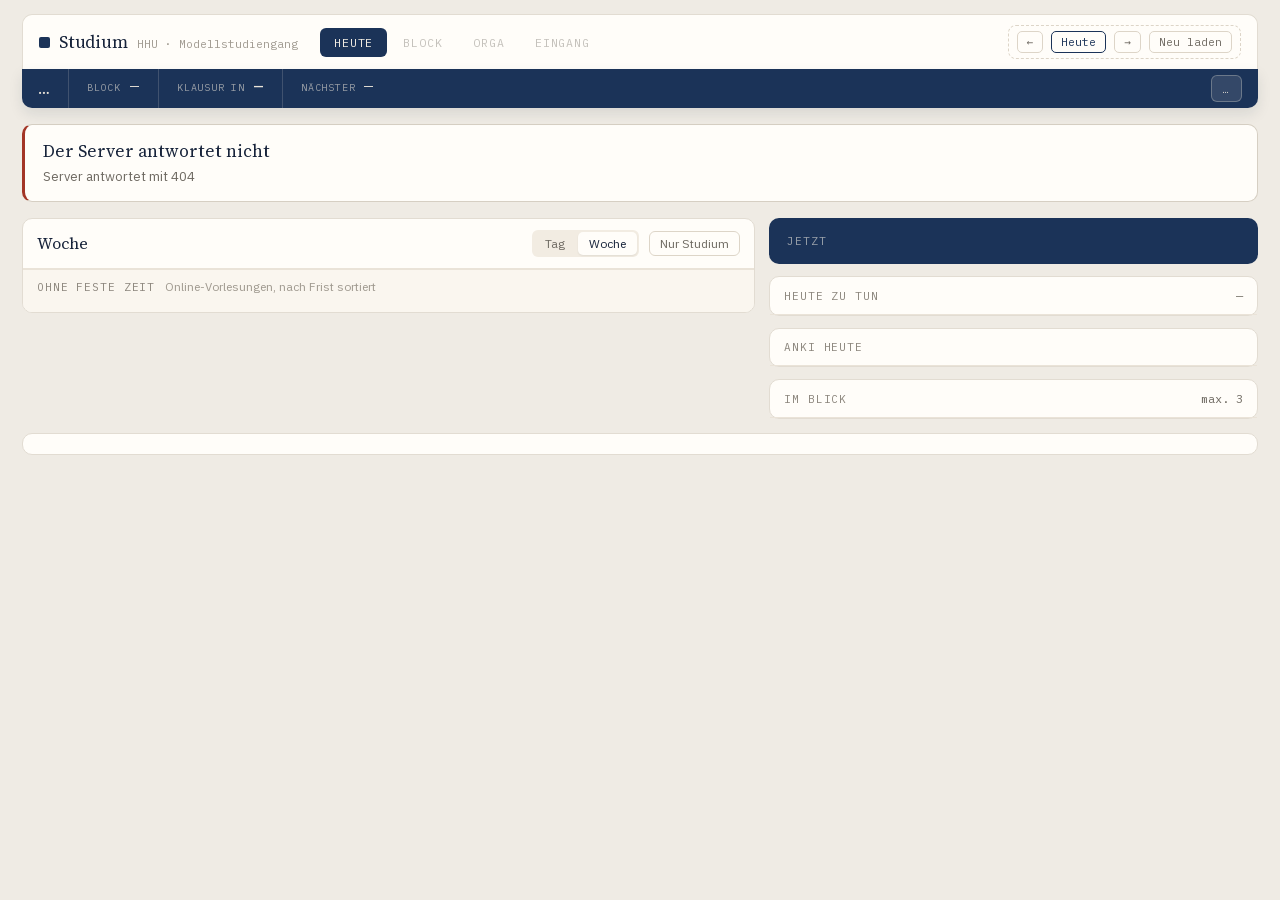
==== medizin_studium/web/index.html @ 18be45eb "Server und Startseite: Wochenkalender, Aufgaben, Anki, Im Blick Erster Zustand, in dem die App etwas" ====
<!DOCTYPE html>
<html lang="de">
<head>
<meta charset="utf-8">
<meta name="viewport" content="width=device-width, initial-scale=1">
<title>Medizin-Studium</title>
<link rel="stylesheet" href="./stil.css">
</head>
<body>
<div class="huelle">

  <header class="kopf">
    <div class="kopf-band">
      <div class="marke">
        <span class="marke-punkt"></span>
        <span class="marke-name">Studium</span>
        <span class="marke-zusatz">HHU · Modellstudiengang</span>
      </div>
      <nav class="reiter">
        <button aria-current="page">HEUTE</button>
        <button disabled title="kommt noch">BLOCK</button>
        <button disabled title="kommt noch">ORGA</button>
        <button disabled title="kommt noch">EINGANG</button>
      </nav>
      <div class="dehnen"></div>
      <div class="werkzeuge">
        <button id="wocheZurueck" title="Woche zurück">←</button>
        <button id="wocheHeute" class="heute-zurueck">Heute</button>
        <button id="wocheVor" title="Woche vor">→</button>
        <button id="neuLaden" title="Vault neu einlesen">Neu laden</button>
      </div>
    </div>

    <div class="band">
      <div class="band-feld"><span class="band-wert gross" id="bandDatum">…</span></div>
      <div class="band-feld">
        <span class="band-marke">BLOCK</span>
        <span class="band-wert" id="bandBlock">—</span>
      </div>
      <div class="band-feld">
        <span class="band-marke">KLAUSUR IN</span>
        <span class="band-wert stark" id="bandKlausur">—</span>
      </div>
      <div class="band-feld">
        <span class="band-marke">NÄCHSTER</span>
        <span class="band-wert" id="bandNaechster">—</span>
      </div>
      <div class="dehnen"></div>
      <button class="abgleich" id="bandAbgleich">…</button>
    </div>
  </header>

  <div id="meldungen"></div>

  <div class="gitter">

    <!-- Kalender ------------------------------------------------------- -->
    <section class="karte randlos">
      <div class="karte-kopf mittig">
        <span class="karte-titel" id="kalTitel">Woche</span>
        <div class="dehnen"></div>
        <div class="schalter">
          <button data-sicht="tag">Tag</button>
          <button data-sicht="woche" aria-pressed="true">Woche</button>
        </div>
        <button class="filter" id="nurStudium" aria-pressed="false">Nur Studium</button>
      </div>

      <div id="raster"></div>

      <div class="fussbereich">
        <div class="kopfzeile">
          <span class="karte-marke">OHNE FESTE ZEIT</span>
          <span class="hinweis">Online-Vorlesungen, nach Frist sortiert</span>
        </div>
        <div id="ohneZeit" class="liste"></div>
      </div>
    </section>

    <!-- Rechte Spalte -------------------------------------------------- -->
    <div class="spalte">

      <section class="jetzt">
        <div class="marke">JETZT</div>
        <div id="jetzt"></div>
      </section>

      <section class="karte">
        <div class="karte-kopf">
          <span class="karte-marke">HEUTE ZU TUN</span>
          <div class="dehnen"></div>
          <span class="karte-notiz" id="aufgabenKopf">—</span>
        </div>
        <div id="aufgaben"></div>
      </section>

      <section class="karte">
        <div class="karte-kopf"><span class="karte-marke">ANKI HEUTE</span></div>
        <div id="anki"></div>
      </section>

      <section class="karte">
        <div class="karte-kopf">
          <span class="karte-marke">IM BLICK</span>
          <div class="dehnen"></div>
          <span class="karte-notiz">max. 3</span>
        </div>
        <div id="imBlick"></div>
      </section>
    </div>
  </div>

  <section class="kacheln">
    <div class="netz" id="faecher"></div>
  </section>
</div>

<script src="./app.js"></script>
</body>
</html>
---- medizin_studium/web/stil.css ----
@import url("./schriften.css");

/* Farben und Maße aus dem Entwurf vom 10.08.2026. Im Entwurf standen sie als
   Inline-Attribute an jedem Element; hier stehen sie einmal. */
:root {
  --papier:      #efebe4;
  --karte:       #fffdf9;
  --kachel:      #fdfaf5;
  --fuss:        #faf6ef;
  --navy:        #1b3358;
  --tinte:       #17233a;
  --braun:       #7a4a23;
  --rot:         #a33526;
  --gruen:       #3f6b47;

  --linie:       #e2dcd2;
  --linie-hell:  #eae3d8;
  --linie-zart:  #f2ece2;
  --rand:        #ddd5c8;

  --grau:        #6f6a62;
  --grau-hell:   #8b857c;
  --grau-zart:   #a09a90;

  --serif: "Source Serif 4", Georgia, serif;
  --sans:  "IBM Plex Sans", system-ui, -apple-system, sans-serif;
  --mono:  "IBM Plex Mono", ui-monospace, monospace;

  --raster-hoehe: 812px;
}

* { box-sizing: border-box; }

html { background: var(--papier); }
body {
  margin: 0;
  background: var(--papier);
  color: var(--tinte);
  font-family: var(--sans);
  font-size: 14px;
  -webkit-font-smoothing: antialiased;
}
button { font: inherit; color: inherit; cursor: pointer; }
a { color: var(--navy); text-decoration: none; }
a:hover { color: var(--braun); }

.huelle { max-width: 1520px; margin: 0 auto; padding: 0 22px 60px; }

/* ---------------------------------------------------------------- Kopf --- */
.kopf { position: sticky; top: 0; z-index: 40; background: var(--papier); padding-top: 14px; }

.kopf-band {
  display: flex; align-items: center; gap: 16px; flex-wrap: wrap;
  background: var(--karte); border: 1px solid var(--linie);
  border-radius: 10px 10px 0 0; border-bottom: none; padding: 10px 16px;
}
.marke { display: flex; align-items: baseline; gap: 9px; }
.marke-punkt { width: 11px; height: 11px; background: var(--navy); border-radius: 2px; }
.marke-name { font-family: var(--serif); font-size: 17px; letter-spacing: -.01em; }
.marke-zusatz { font-size: 11px; font-family: var(--mono); color: var(--grau-zart); }

.reiter { display: flex; gap: 2px; margin-left: 6px; }
.reiter button {
  background: none; border: 1px solid transparent; border-radius: 6px;
  padding: 6px 13px; font-size: 11.5px; font-family: var(--mono);
  letter-spacing: .08em; color: var(--grau);
}
.reiter button:hover { background: #f4efe6; }
.reiter button[aria-current="page"] { background: var(--navy); color: #f2ede3; }
.reiter button[disabled] { opacity: .4; cursor: not-allowed; }
.reiter button[disabled]:hover { background: none; }

.dehnen { flex: 1; }

.werkzeuge {
  display: flex; align-items: center; gap: 8px;
  border: 1px dashed var(--rand); border-radius: 8px; padding: 5px 8px;
}
.werkzeuge button {
  border: 1px solid var(--rand); background: var(--karte); border-radius: 5px;
  padding: 3px 9px; font-size: 11px; font-family: var(--mono); color: var(--grau);
}
.werkzeuge button:hover { background: #f7f1e7; }
.werkzeuge .heute-zurueck { color: var(--navy); border-color: var(--navy); }

/* Statusband */
.band {
  display: flex; align-items: stretch; flex-wrap: wrap;
  background: var(--navy); color: #eae4d9; border-radius: 0 0 10px 10px;
  padding: 0 16px; box-shadow: 0 6px 14px rgba(23, 35, 58, .10);
}
.band-feld {
  padding: 9px 18px; display: flex; align-items: baseline; gap: 8px;
  border-left: 1px solid rgba(234, 228, 217, .18); min-width: 0;
}
.band-feld:first-child { padding-left: 0; border-left: none; }
.band-marke { font-size: 10px; font-family: var(--mono); opacity: .6; letter-spacing: .08em; }
.band-wert { font-size: 13px; white-space: nowrap; overflow: hidden; text-overflow: ellipsis; }
.band-wert.gross { font-family: var(--serif); font-size: 15px; }
.band-wert.stark { font-weight: 600; }

.abgleich {
  align-self: center; background: rgba(234, 228, 217, .12);
  border: 1px solid rgba(234, 228, 217, .3); color: #eae4d9;
  border-radius: 6px; padding: 5px 11px; font-size: 11.5px; font-family: var(--mono);
}
.abgleich.warnung { background: rgba(163, 53, 38, .3); border-color: rgba(226, 150, 130, .55); }

/* --------------------------------------------------------------- Karten --- */
.gitter {
  display: grid; grid-template-columns: minmax(0, 1.5fr) minmax(340px, 1fr);
  gap: 14px; align-items: start; margin-top: 16px;
}
.spalte { display: flex; flex-direction: column; gap: 12px; }

.karte { background: var(--karte); border: 1px solid var(--linie); border-radius: 10px; }
.karte.randlos { overflow: hidden; }

.karte-kopf {
  display: flex; align-items: baseline; gap: 10px;
  padding: 11px 14px; border-bottom: 1px solid var(--linie-hell);
}
.karte-kopf.mittig { align-items: center; }
.karte-titel { font-family: var(--serif); font-size: 16px; }
.karte-marke { font-size: 11px; font-family: var(--mono); letter-spacing: .08em; color: var(--grau-hell); }
.karte-notiz { font-size: 12px; color: var(--grau); font-family: var(--mono); }
.karte-text { padding: 16px 14px; font-size: 13px; color: var(--grau); line-height: 1.5; }

/* Umschalter Tag/Woche */
.schalter { display: flex; gap: 2px; background: var(--linie-zart); border-radius: 6px; padding: 2px; }
.schalter button {
  background: none; border: none; border-radius: 5px;
  padding: 4px 11px; font-size: 12px; color: var(--grau);
}
.schalter button[aria-pressed="true"] { background: var(--karte); color: var(--tinte); box-shadow: 0 1px 2px rgba(0,0,0,.07); }

.filter {
  border: 1px solid var(--rand); background: var(--karte); border-radius: 6px;
  padding: 4px 10px; font-size: 12px; color: var(--grau);
}
.filter[aria-pressed="true"] { background: var(--navy); border-color: var(--navy); color: #f2ede3; }

/* ------------------------------------------------------------ Wochennetz --- */
.netz-kopf { display: grid; grid-template-columns: 54px 1fr; }
.netz-tage { display: grid; border-bottom: 1px solid var(--linie-hell); }
.tag-kopf { padding: 7px 9px; border-left: 1px solid var(--linie-hell); }
.tag-kopf:first-child { border-left: none; }
.tag-kopf.heute { background: #f4efe4; }
.tag-name { font-size: 12px; font-weight: 600; }
.tag-datum { font-size: 11px; font-family: var(--mono); color: var(--grau-hell); margin-left: 6px; }

.netz-koerper { display: grid; grid-template-columns: 54px 1fr; position: relative; }
.stundenleiste { position: relative; height: var(--raster-hoehe); border-right: 1px solid var(--linie-hell); }
.stunde {
  position: absolute; left: 0; right: 7px; text-align: right;
  font-size: 10px; font-family: var(--mono); color: var(--grau-zart);
  transform: translateY(-5px);
}
.netz-spalten { display: grid; height: var(--raster-hoehe); }
.tag-spalte {
  position: relative; border-left: 1px solid var(--linie-hell);
  background:
    repeating-linear-gradient(var(--karte) 0 calc(var(--stunde-hoehe) - 1px),
                              #f0e9dd calc(var(--stunde-hoehe) - 1px) var(--stunde-hoehe));
}
.tag-spalte:first-child { border-left: none; }
.tag-spalte.heute {
  background:
    repeating-linear-gradient(#fdf8ee 0 calc(var(--stunde-hoehe) - 1px),
                              #ece2d1 calc(var(--stunde-hoehe) - 1px) var(--stunde-hoehe));
}

.jetzt-linie { position: absolute; left: 0; right: 0; height: 1px; background: var(--rot); z-index: 3; }
.jetzt-linie::before {
  content: ""; position: absolute; left: -3px; top: -2.5px;
  width: 6px; height: 6px; border-radius: 50%; background: var(--rot);
}

.termin {
  position: absolute; left: 3px; right: 3px; overflow: hidden;
  border-radius: 5px; padding: 4px 6px; font-size: 11.5px; line-height: 1.25;
  border-left: 3px solid var(--navy); background: #e8eaf0; color: var(--tinte);
}
.termin .t-titel { font-weight: 600; overflow: hidden; text-overflow: ellipsis; white-space: nowrap; }
.termin .t-meta { font-family: var(--mono); font-size: 10px; color: var(--grau); margin-top: 2px; }
.termin.bereich-extern,
.termin.bereich-leben,
.termin.bereich-fitness,
.termin.bereich-gesundheit,
.termin.bereich-business { opacity: var(--fremd-deckkraft, .62); }
.termin.bereich-gesundheit,
.termin.bereich-fitness { border-left-color: var(--gruen); background: #e7ece7; }
.termin.bereich-business   { border-left-color: var(--braun); background: #f0e9e2; }
.termin.bereich-leben      { border-left-color: #6b6f86; background: #eceaf0; }
.termin.bereich-extern     { border-left-color: var(--grau-zart); background: #eeebe5; }
.termin.platzhalter { border-left-style: dashed; }
.termin.gestrichen .t-titel { text-decoration: line-through; opacity: .65; }
.termin.fehler { border-left-color: var(--rot); background: #f3e4e1; }

.raster-leer {
  height: 300px; display: flex; flex-direction: column; align-items: center;
  justify-content: center; gap: 10px; text-align: center;
  background: repeating-linear-gradient(var(--karte) 0 43px, #f4efe6 43px 44px);
}
.raster-leer h2 { font-family: var(--serif); font-size: 19px; font-weight: 400; margin: 0; }
.raster-leer p { font-size: 13px; color: var(--grau); max-width: 46ch; line-height: 1.5; margin: 0; }

/* Ohne feste Zeit */
.fussbereich { border-top: 1px solid var(--linie-hell); background: var(--fuss); }
.fussbereich .kopfzeile { display: flex; align-items: baseline; gap: 10px; padding: 9px 14px 4px; }
.fussbereich .hinweis { font-size: 12px; color: var(--grau-zart); }
.offen-zeile {
  display: flex; align-items: center; gap: 10px;
  padding: 7px 0; border-bottom: 1px solid #eee7dd;
}
.offen-zeile:last-child { border-bottom: none; }
.offen-zeile .titel { font-size: 13px; flex: 1; }

/* -------------------------------------------------------------- Jetzt --- */
.jetzt { background: var(--navy); color: #f0ebe1; border-radius: 10px; padding: 16px 18px; }
.jetzt .marke { font-size: 11px; font-family: var(--mono); letter-spacing: .08em; opacity: .6; }
.jetzt h2 { font-family: var(--serif); font-size: 23px; font-weight: 400; line-height: 1.2; margin: 6px 0 0; }
.jetzt .zeile { display: flex; align-items: baseline; gap: 14px; margin-top: 8px; font-size: 13px; opacity: .9; }
.jetzt .zeile .uhr { font-family: var(--mono); }
.jetzt .zaehler { display: flex; align-items: baseline; gap: 8px; margin-top: 12px; }
.jetzt .zaehler b { font-family: var(--serif); font-size: 32px; font-weight: 400; line-height: 1; }
.jetzt .zaehler span { font-size: 13px; opacity: .75; }
.jetzt .nichts { margin-top: 8px; font-size: 14px; opacity: .8; line-height: 1.5; }
.jetzt .nichts small { font-size: 12.5px; opacity: .75; }

/* ------------------------------------------------------------ Aufgaben --- */
.kaestchen {
  width: 17px; height: 17px; flex: none; margin-top: 1px;
  border: 1.5px solid var(--rand); border-radius: 4px; background: var(--karte);
  display: flex; align-items: center; justify-content: center;
  font-size: 11px; line-height: 1; color: transparent; padding: 0;
}
.kaestchen:hover { border-color: var(--navy); }
.kaestchen[aria-checked="true"] { background: var(--navy); border-color: var(--navy); color: #f2ede3; }
.kaestchen[disabled] { opacity: .5; cursor: wait; }

.aufgabe { display: flex; align-items: flex-start; gap: 10px; padding: 8px 0; border-bottom: 1px solid var(--linie-zart); }
.aufgabe:last-child { border-bottom: none; }
.aufgabe .text { flex: 1; min-width: 0; }
.aufgabe .titel { font-size: 13.5px; line-height: 1.35; }
.aufgabe .fach { font-size: 11px; font-family: var(--mono); color: var(--grau-zart); margin-top: 2px; }
.aufgabe .meta { font-size: 11px; font-family: var(--mono); white-space: nowrap; padding-top: 2px; color: var(--grau-hell); }
.aufgabe .meta.spaet { color: var(--rot); }
.aufgabe.erledigt .titel { text-decoration: line-through; color: var(--grau-zart); }

.liste { padding: 4px 14px 10px; }

/* ---------------------------------------------------------------- Anki --- */
.anki-zahl { display: flex; align-items: baseline; gap: 9px; margin-bottom: 10px; }
.anki-zahl b { font-family: var(--serif); font-size: 30px; font-weight: 400; line-height: 1; }
.anki-zahl span { font-size: 13px; color: var(--grau); }
.anki-zeile { display: flex; align-items: center; gap: 8px; font-size: 12.5px; }
.anki-zeile .n { font-family: var(--mono); font-size: 12px; color: var(--grau); margin-left: auto; }

.warnkasten { background: #f7efe0; border: 1px solid #e3d3b4; border-radius: 7px; padding: 11px 12px; margin: 14px; }
.warnkasten b { display: block; font-size: 13.5px; color: #8a5a1a; }
.warnkasten span { display: block; font-size: 12.5px; color: var(--grau); margin-top: 4px; line-height: 1.45; }

/* ------------------------------------------------------------ Im Blick --- */
.blick-zeile { display: flex; gap: 11px; padding: 9px 0; border-bottom: 1px solid var(--linie-zart); }
.blick-zeile:last-child { border-bottom: none; }
.blick-marke {
  font-size: 9.5px; font-family: var(--mono); letter-spacing: .06em;
  border-radius: 3px; padding: 2px 5px; height: fit-content; white-space: nowrap;
  background: var(--linie-zart); color: var(--grau);
}
.blick-marke.hart { background: var(--rot); color: #fff; }
.blick-zeile .text { font-size: 13px; line-height: 1.4; }
.blick-zeile .folge { font-size: 11.5px; color: var(--grau-hell); margin-top: 3px; line-height: 1.4; }

/* --------------------------------------------------------- Fachkacheln --- */
.kacheln { margin-top: 14px; background: var(--karte); border: 1px solid var(--linie); border-radius: 10px; padding: 10px 12px; }
.kacheln .netz { display: grid; grid-template-columns: repeat(auto-fill, minmax(150px, 1fr)); gap: 8px; }
.kachel {
  text-align: left; background: var(--kachel); border: 1px solid var(--linie-hell);
  border-radius: 8px; padding: 9px 10px;
}
.kachel:hover { background: #f7f1e7; border-color: #d9d0c2; }
.kachel .oben { display: flex; align-items: center; gap: 7px; }
.kachel .strich { width: 3px; height: 14px; border-radius: 2px; background: var(--navy); }
.kachel .kurz { font-size: 12px; font-family: var(--mono); font-weight: 500; letter-spacing: .04em;
  overflow: hidden; text-overflow: ellipsis; white-space: nowrap; }
.kachel .ampel { width: 7px; height: 7px; border-radius: 50%; margin-left: auto; background: var(--grau-zart); }
.kachel .ampel.gruen { background: var(--gruen); }
.kachel .ampel.gelb { background: #b8862a; }
.kachel .ampel.rot { background: var(--rot); }
.kachel .stufen { display: flex; gap: 2px; margin-top: 8px; }
.kachel .stufe { flex: 1; height: 4px; border-radius: 2px; background: var(--linie-zart); }
.kachel .stufe.voll { background: var(--navy); }
.kachel .stufe.teil { background: #93a3bd; }
.kachel .takt { font-size: 11px; font-family: var(--mono); color: var(--grau-hell); margin-top: 7px; }
.kachel.platzhalter { border-style: dashed; }

/* -------------------------------------------------------------- Sonstiges --- */
.meldung {
  background: var(--karte); border: 1px solid #d6cfc3; border-left: 3px solid var(--braun);
  border-radius: 10px; padding: 14px 18px; margin-top: 16px;
}
.meldung b { font-family: var(--serif); font-size: 17px; font-weight: 400; }
.meldung p { font-size: 13px; color: var(--grau); margin: 4px 0 0; max-width: 80ch; line-height: 1.5; }
.meldung.fehler { border-left-color: var(--rot); }

.leise { color: var(--grau-hell); }
.mono { font-family: var(--mono); }

@media (max-width: 1100px) {
  .gitter { grid-template-columns: 1fr; }
}
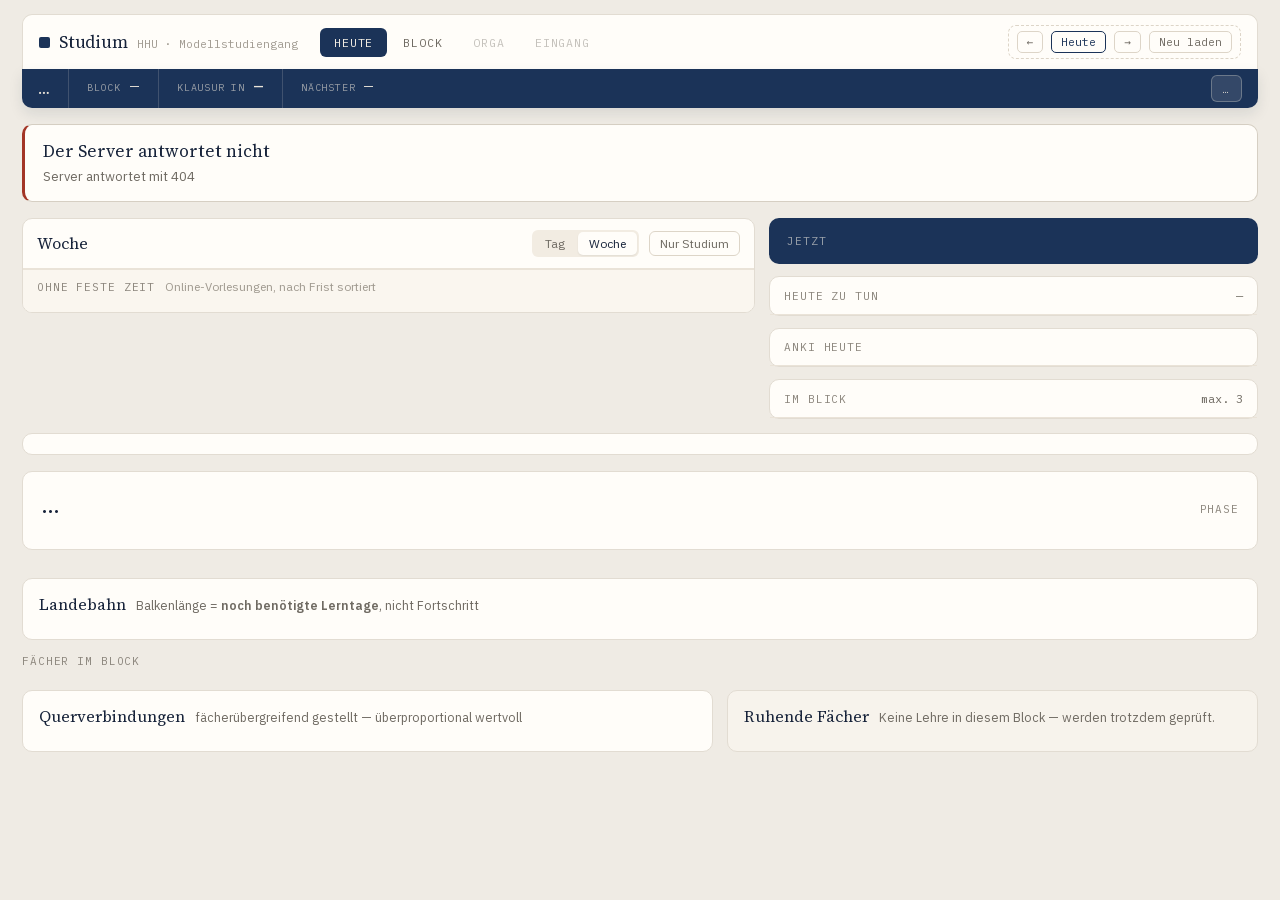
==== commit dd7de3f1: "Seite Block: Phasen, Klausur-Countdown, Landebahn, Fachkarten Zweite von vier Seiten. Neue Endpunkt " ====
--- a/medizin_studium/web/index.html
+++ b/medizin_studium/web/index.html
@@ -17,8 +17,8 @@
         <span class="marke-zusatz">HHU · Modellstudiengang</span>
       </div>
       <nav class="reiter">
-        <button aria-current="page">HEUTE</button>
-        <button disabled title="kommt noch">BLOCK</button>
+        <button data-seite="heute" aria-current="page">HEUTE</button>
+        <button data-seite="block">BLOCK</button>
         <button disabled title="kommt noch">ORGA</button>
         <button disabled title="kommt noch">EINGANG</button>
       </nav>
@@ -52,6 +52,7 @@
 
   <div id="meldungen"></div>
 
+  <div id="seiteHeute">
   <div class="gitter">
 
     <!-- Kalender ------------------------------------------------------- -->
@@ -113,6 +114,51 @@
   <section class="kacheln">
     <div class="netz" id="faecher"></div>
   </section>
+  </div><!-- /seiteHeute -->
+
+  <div id="seiteBlock" hidden>
+    <section class="karte blockkopf">
+      <div class="zeile">
+        <span class="name" id="blockName">…</span>
+        <span class="karte-notiz" id="blockWoche"></span>
+        <div class="dehnen"></div>
+        <span class="karte-marke">PHASE</span>
+      </div>
+      <div class="phasen" id="blockPhasen"></div>
+    </section>
+
+    <div class="klausuren" id="klausuren"></div>
+
+    <section class="karte polster">
+      <div class="karte-kopf schlicht">
+        <span class="karte-titel">Landebahn</span>
+        <span class="karte-notiz-lang">Balkenlänge = <b>noch benötigte Lerntage</b>, nicht Fortschritt</span>
+      </div>
+      <div id="landebahn"></div>
+    </section>
+
+    <section>
+      <div class="karte-marke abstand">FÄCHER IM BLOCK</div>
+      <div class="fachnetz" id="blockFaecher"></div>
+    </section>
+
+    <div class="unten">
+      <section class="karte polster">
+        <div class="karte-kopf schlicht">
+          <span class="karte-titel">Querverbindungen</span>
+          <span class="karte-notiz-lang">fächerübergreifend gestellt — überproportional wertvoll</span>
+        </div>
+        <div id="quer"></div>
+      </section>
+      <section class="karte polster ruhend">
+        <div class="karte-kopf schlicht">
+          <span class="karte-titel">Ruhende Fächer</span>
+          <span class="karte-notiz-lang">Keine Lehre in diesem Block — werden trotzdem geprüft.</span>
+        </div>
+        <div id="ruhend"></div>
+      </section>
+    </div>
+  </div><!-- /seiteBlock -->
 </div>
 
 <script src="./app.js"></script>
--- a/medizin_studium/web/stil.css
+++ b/medizin_studium/web/stil.css
@@ -282,19 +282,130 @@
 }
 .kachel:hover { background: #f7f1e7; border-color: #d9d0c2; }
 .kachel .oben { display: flex; align-items: center; gap: 7px; }
-.kachel .strich { width: 3px; height: 14px; border-radius: 2px; background: var(--navy); }
 .kachel .kurz { font-size: 12px; font-family: var(--mono); font-weight: 500; letter-spacing: .04em;
   overflow: hidden; text-overflow: ellipsis; white-space: nowrap; }
-.kachel .ampel { width: 7px; height: 7px; border-radius: 50%; margin-left: auto; background: var(--grau-zart); }
-.kachel .ampel.gruen { background: var(--gruen); }
-.kachel .ampel.gelb { background: #b8862a; }
-.kachel .ampel.rot { background: var(--rot); }
 .kachel .stufen { display: flex; gap: 2px; margin-top: 8px; }
-.kachel .stufe { flex: 1; height: 4px; border-radius: 2px; background: var(--linie-zart); }
-.kachel .stufe.voll { background: var(--navy); }
-.kachel .stufe.teil { background: #93a3bd; }
 .kachel .takt { font-size: 11px; font-family: var(--mono); color: var(--grau-hell); margin-top: 7px; }
 .kachel.platzhalter { border-style: dashed; }
+
+/* Diese drei tauchen auf beiden Seiten auf — deshalb ohne Elternklasse.
+   Als `.kachel .stufe` hatten sie auf der Blockseite Breite null. */
+.strich { width: 3px; height: 14px; flex: none; border-radius: 2px; background: var(--navy); }
+.ampel { width: 7px; height: 7px; flex: none; border-radius: 50%; margin-left: auto; background: var(--rand); }
+.ampel.gruen { background: var(--gruen); }
+.ampel.gelb  { background: #b8862a; }
+.ampel.rot   { background: var(--rot); }
+.stufe { flex: 1; height: 4px; border-radius: 2px; background: var(--linie); }
+.stufe.voll { background: var(--navy); }
+.stufe.teil { background: #93a3bd; }
+
+/* ------------------------------------------------------------ Seite Block --- */
+#seiteBlock { display: flex; flex-direction: column; gap: 14px; margin-top: 16px; }
+.polster { padding: 14px 16px; }
+.karte-kopf.schlicht { border-bottom: none; padding: 0 0 10px; flex-wrap: wrap; }
+.karte-notiz-lang { font-size: 12.5px; color: var(--grau); }
+.karte-marke.abstand { display: block; margin-bottom: 8px; }
+
+.blockkopf { padding: 16px 18px; }
+.blockkopf .zeile { display: flex; align-items: baseline; gap: 14px; flex-wrap: wrap; }
+.blockkopf .name { font-family: var(--serif); font-size: 24px; }
+.phasen { display: flex; gap: 4px; margin-top: 12px; }
+.phase {
+  flex: 1; border-radius: 7px; padding: 9px 11px;
+  background: var(--kachel); border: 1px solid var(--linie-hell); color: var(--grau);
+}
+.phase.laeuft { background: var(--navy); border-color: var(--navy); color: #f0ebe1; }
+.phase.vorbei { opacity: .5; }
+.phase .n { font-size: 12.5px; font-weight: 600; }
+.phase .t { font-size: 11px; font-family: var(--mono); opacity: .75; margin-top: 3px; }
+
+.klausuren { display: grid; grid-template-columns: 1.6fr 1fr; gap: 14px; }
+.klausur-gross {
+  background: var(--navy); color: #f0ebe1; border-radius: 10px; padding: 18px 20px;
+}
+.klausur-gross .marke { font-size: 11px; font-family: var(--mono); letter-spacing: .08em; opacity: .6; }
+.klausur-gross .zahlzeile { display: flex; align-items: baseline; gap: 14px; margin-top: 8px; }
+.klausur-gross .zahl { font-family: var(--serif); font-size: 46px; line-height: 1; }
+.klausur-gross .wann { font-size: 14px; }
+.klausur-gross .teil { font-size: 12.5px; opacity: .75; margin-top: 3px; }
+.klausur-gross .regel { margin-top: 12px; font-size: 12.5px; opacity: .8; line-height: 1.45; }
+
+.klausur-klein {
+  background: var(--karte); border: 1px solid var(--linie); border-left: 3px solid #7c4a5e;
+  border-radius: 10px; padding: 16px 18px;
+}
+.klausur-klein .fach { font-family: var(--serif); font-size: 19px; margin-top: 6px; }
+.klausur-klein .zahlzeile { display: flex; align-items: baseline; gap: 9px; margin-top: 8px; }
+.klausur-klein .zahl { font-family: var(--serif); font-size: 30px; line-height: 1; color: var(--rot); }
+.klausur-klein .hinweis { font-size: 12.5px; color: var(--grau); margin-top: 8px; line-height: 1.45; }
+
+/* Landebahn */
+.bahn { position: relative; padding-right: 8px; }
+.bahn-zeile { display: grid; grid-template-columns: 190px 1fr 110px; align-items: center; gap: 10px; padding: 4px 0; }
+.bahn-zeile .fach { display: flex; align-items: center; gap: 7px; min-width: 0; }
+.bahn-zeile .fach span:last-child { font-size: 12.5px; white-space: nowrap; overflow: hidden; text-overflow: ellipsis; }
+.bahn-spur { position: relative; height: 18px; background: #f4efe6; border-radius: 4px; overflow: hidden; }
+.bahn-balken { position: absolute; inset: 0 auto 0 0; border-radius: 4px; background: var(--navy); }
+.bahn-balken.gelb { background: #b8862a; }
+.bahn-balken.rot { background: var(--rot); }
+.bahn-zeile .wert { font-size: 11.5px; font-family: var(--mono); color: var(--grau); text-align: right; }
+.eigen-marke {
+  position: absolute; top: 0; bottom: 0; width: 2px; background: #7c4a5e;
+  font-size: 0; overflow: visible;
+}
+.eigen-marke::after {
+  content: ""; position: absolute; top: -2px; left: -2px;
+  width: 6px; height: 6px; border-radius: 50%; background: #7c4a5e;
+}
+.bahn-marke {
+  position: absolute; top: 0; bottom: 0; width: 2px; background: var(--rot); z-index: 3;
+}
+.bahn-marke span {
+  position: absolute; top: -16px; left: 50%; transform: translateX(-50%);
+  font-size: 10px; font-family: var(--mono); color: var(--rot);
+  background: var(--karte); padding: 0 5px; white-space: nowrap;
+}
+.bahn-summe {
+  margin-top: 14px; background: #f7efe0; border: 1px solid #e3d3b4;
+  border-radius: 8px; padding: 13px 15px; font-size: 14.5px; line-height: 1.5; max-width: 90ch;
+}
+.bahn-summe.knapp { background: #f6e3df; border-color: #e0bdb5; }
+
+.leerkasten {
+  border: 1px dashed #d6cfc3; border-radius: 8px; padding: 20px; text-align: center;
+}
+.leerkasten b { font-size: 15px; font-family: var(--serif); font-weight: 400; }
+.leerkasten p { font-size: 13px; color: var(--grau); margin: 6px auto 0; line-height: 1.5; max-width: 60ch; }
+
+/* Fachkarten */
+.fachnetz { display: grid; grid-template-columns: repeat(auto-fill, minmax(230px, 1fr)); gap: 10px; }
+.fachkarte {
+  text-align: left; background: var(--karte); border: 1px solid var(--linie);
+  border-radius: 10px; padding: 13px 14px;
+}
+.fachkarte.platzhalter { border-style: dashed; }
+.fachkarte .oben { display: flex; align-items: center; gap: 8px; }
+.fachkarte .name { font-size: 13.5px; font-weight: 600; overflow: hidden; text-overflow: ellipsis; white-space: nowrap; }
+.fachkarte .stufen { display: flex; gap: 3px; margin-top: 10px; }
+.fachkarte .zahlen {
+  display: flex; justify-content: space-between; margin-top: 10px;
+  font-size: 11.5px; font-family: var(--mono); color: var(--grau);
+}
+.fachkarte .anw { margin-top: 7px; font-size: 11.5px; color: var(--grau-hell); }
+
+.unten { display: grid; grid-template-columns: 1.3fr 1fr; gap: 14px; align-items: start; }
+.ruhend { background: #f7f3ec; }
+.quer-zeile, .ruhe-zeile {
+  display: flex; align-items: center; gap: 10px; padding: 8px 10px;
+  background: var(--kachel); border: 1px solid var(--linie-hell); border-radius: 7px;
+  margin-bottom: 7px;
+}
+.ruhe-zeile { opacity: .62; }
+.quer-zeile .titel { font-size: 13px; flex: 1; }
+.quer-marke {
+  font-size: 10px; font-family: var(--mono); background: var(--linie-zart);
+  color: var(--grau); border-radius: 3px; padding: 2px 5px;
+}
 
 /* -------------------------------------------------------------- Sonstiges --- */
 .meldung {
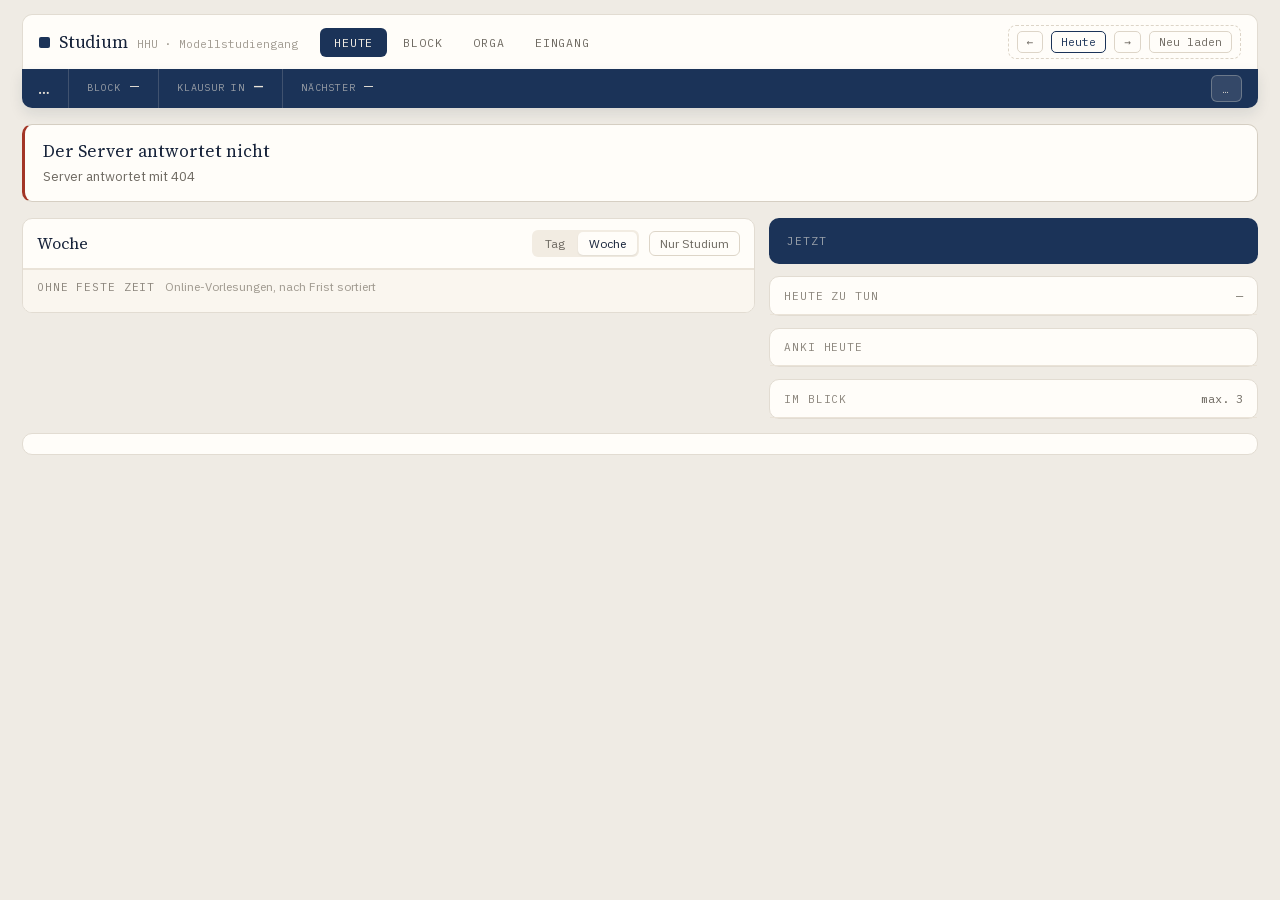
==== commit a000350d: "Seiten Orga und Eingang — alle vier Seiten stehen Orga trennt drei Sorten, die nur zusammen unbrauch" ====
--- a/medizin_studium/web/index.html
+++ b/medizin_studium/web/index.html
@@ -19,8 +19,8 @@
       <nav class="reiter">
         <button data-seite="heute" aria-current="page">HEUTE</button>
         <button data-seite="block">BLOCK</button>
-        <button disabled title="kommt noch">ORGA</button>
-        <button disabled title="kommt noch">EINGANG</button>
+        <button data-seite="orga">ORGA</button>
+        <button data-seite="eingang">EINGANG<span class="plakette" id="eingangZahl" hidden></span></button>
       </nav>
       <div class="dehnen"></div>
       <div class="werkzeuge">
@@ -159,6 +159,48 @@
       </section>
     </div>
   </div><!-- /seiteBlock -->
+
+  <div id="seiteOrga" hidden>
+    <section class="karte einrichtung" id="einrichtung"></section>
+
+    <div class="orga-spalten">
+      <section class="karte">
+        <div class="karte-kopf gestapelt">
+          <span class="karte-titel">Fristen</span>
+          <span class="karte-notiz-lang">haben ein Datum · nach Datum sortiert</span>
+        </div>
+        <div id="orgaFristen"></div>
+      </section>
+      <section class="karte">
+        <div class="karte-kopf gestapelt">
+          <span class="karte-titel">Nachweise</span>
+          <span class="karte-notiz-lang">Stand und Ziel · lange kein Datum</span>
+        </div>
+        <div id="orgaNachweise"></div>
+      </section>
+      <section class="karte">
+        <div class="karte-kopf gestapelt">
+          <span class="karte-titel">Anmeldungen</span>
+          <span class="karte-notiz-lang">haben ein Zeitfenster</span>
+        </div>
+        <div id="orgaAnmeldungen"></div>
+      </section>
+    </div>
+
+    <section class="karte polster regeln">
+      <div class="karte-titel">Die Regeln, die diese Seite erträglich halten</div>
+      <div class="regelnetz" id="orgaRegeln"></div>
+    </section>
+  </div><!-- /seiteOrga -->
+
+  <div id="seiteEingang" hidden>
+    <section class="karte polster">
+      <div class="karte-titel">Eingang</div>
+      <p class="karte-notiz-lang breit">Der einzige Ort, an dem die App Schreibrechte einlöst.
+        Alles, was sie von sich aus erzeugt, wartet hier auf dein Ja.</p>
+    </section>
+    <div id="eingangInhalt"></div>
+  </div><!-- /seiteEingang -->
 </div>
 
 <script src="./app.js"></script>
--- a/medizin_studium/web/stil.css
+++ b/medizin_studium/web/stil.css
@@ -30,6 +30,11 @@
 }
 
 * { box-sizing: border-box; }
+
+/* Muss stehen, bevor irgendwo `display` gesetzt wird: Eine Regel wie
+   `#seiteBlock { display: flex }` schlägt sonst das hidden-Attribut, und die
+   ausgeblendete Seite steht weiter unter der sichtbaren. */
+[hidden] { display: none !important; }
 
 html { background: var(--papier); }
 body {
@@ -407,6 +412,99 @@
   color: var(--grau); border-radius: 3px; padding: 2px 5px;
 }
 
+/* ------------------------------------------------------ Seiten Orga/Eingang --- */
+#seiteOrga, #seiteEingang { display: flex; flex-direction: column; gap: 14px; margin-top: 16px; }
+.karte-kopf.gestapelt {
+  flex-direction: column; align-items: flex-start; gap: 2px; padding: 12px 15px;
+}
+.breit { max-width: 80ch; margin: 3px 0 0; line-height: 1.45; }
+
+.plakette {
+  display: inline-block; margin-left: 7px; min-width: 17px; padding: 1px 5px;
+  border-radius: 9px; background: var(--braun); color: #faf6ef;
+  font-size: 10px; line-height: 1.5; text-align: center;
+}
+
+.einrichtung { border-left: 3px solid var(--braun); padding: 15px 17px; }
+.einrichtung .zeile { display: flex; align-items: baseline; gap: 10px; flex-wrap: wrap; }
+.schrittnetz { display: grid; grid-template-columns: repeat(auto-fill, minmax(250px, 1fr)); gap: 8px; margin-top: 11px; }
+.schritt {
+  display: flex; gap: 9px; align-items: baseline; padding: 9px 11px;
+  background: var(--kachel); border: 1px solid var(--linie-hell); border-radius: 7px;
+}
+.schritt .punkt { width: 8px; height: 8px; flex: none; border-radius: 50%; background: var(--rand); }
+.schritt.fertig .punkt { background: var(--gruen); }
+.schritt.fertig .titel { text-decoration: line-through; color: var(--grau-hell); }
+.schritt .titel { font-size: 13px; }
+.schritt .hilfe { display: block; font-size: 11.5px; color: var(--grau); margin-top: 3px; line-height: 1.4; }
+
+.orga-spalten { display: grid; grid-template-columns: repeat(auto-fit, minmax(300px, 1fr)); gap: 14px; align-items: start; }
+.orga-zeile { padding: 10px 0; border-bottom: 1px solid var(--linie-zart); }
+.orga-zeile:last-child { border-bottom: none; }
+.orga-zeile .oben { display: flex; gap: 10px; align-items: baseline; }
+.orga-zeile .titel { font-size: 13.5px; flex: 1; line-height: 1.35; }
+.orga-zeile .rest { font-size: 11.5px; font-family: var(--mono); white-space: nowrap; color: var(--grau-hell); }
+.orga-zeile .rest.bald { color: var(--rot); }
+.orga-zeile .unten { font-size: 11.5px; color: var(--grau-hell); font-family: var(--mono); margin-top: 3px; }
+.orga-zeile .regel { font-size: 11.5px; color: var(--grau); margin-top: 5px; line-height: 1.45; }
+
+.zaehlspur { height: 7px; background: #f0eae0; border-radius: 4px; margin-top: 8px; overflow: hidden; }
+.zaehlspur div { height: 100%; border-radius: 4px; background: var(--navy); }
+
+.chip {
+  font-size: 10.5px; font-family: var(--mono); border-radius: 4px; padding: 2px 6px;
+  background: var(--linie-zart); color: var(--grau); white-space: nowrap;
+}
+.chip.laeuft { background: var(--gruen); color: #f2f6f2; }
+.chip.vorbei { background: var(--linie); color: var(--grau-hell); }
+.chip.unbekannt { border: 1px dashed var(--rand); background: none; }
+
+.regeln { background: #f7f3ec; }
+.regelnetz { display: grid; grid-template-columns: repeat(auto-fit, minmax(190px, 1fr)); gap: 10px; margin-top: 9px; }
+.regel-kachel { background: var(--kachel); border: 1px solid var(--linie-hell); border-radius: 7px; padding: 10px 12px; }
+.regel-kachel .nr { font-size: 11px; font-family: var(--mono); color: var(--grau-zart); }
+.regel-kachel .text { font-size: 12.5px; line-height: 1.45; margin-top: 5px; }
+
+/* Eingang */
+.eingang-gruppe { margin-bottom: 12px; }
+.eingang-zeile {
+  display: flex; gap: 14px; align-items: flex-start;
+  padding: 11px 0; border-bottom: 1px solid var(--linie-zart);
+}
+.eingang-zeile:last-child { border-bottom: none; }
+.eingang-zeile .mitte { flex: 1; min-width: 0; }
+.eingang-zeile .titel { font-size: 13.5px; line-height: 1.4; }
+.eingang-zeile .detail { font-size: 12px; color: var(--grau); margin-top: 3px; line-height: 1.45; }
+.eingang-zeile .zielzeile {
+  font-family: var(--mono); font-size: 11px; color: var(--grau-hell);
+  margin-top: 6px; overflow-x: auto; white-space: pre; padding-bottom: 2px;
+}
+.artmarke {
+  font-size: 10.5px; font-family: var(--mono); letter-spacing: .05em;
+  background: var(--linie-zart); color: var(--grau); border-radius: 4px;
+  padding: 3px 7px; flex: none; text-transform: uppercase;
+}
+.artmarke.konflikt { background: var(--rot); color: #fff; }
+.knopfreihe { display: flex; gap: 6px; flex: none; }
+.knopfreihe button {
+  background: var(--karte); border: 1px solid var(--rand); color: var(--grau);
+  border-radius: 6px; padding: 5px 11px; font-size: 12px;
+}
+.knopfreihe button.ja { background: var(--navy); border-color: var(--navy); color: #f4f1ec; }
+.knopfreihe button:disabled { opacity: .45; cursor: wait; }
+
+.gegenueber { display: grid; grid-template-columns: 1fr 1fr; gap: 8px; margin-top: 9px; }
+.gegenueber > div { background: #f7f3ec; border: 1px solid var(--linie-hell); border-radius: 6px; padding: 8px 10px; }
+.gegenueber .wo { font-size: 10.5px; font-family: var(--mono); color: var(--grau-hell); }
+.gegenueber .was { font-size: 12.5px; margin-top: 3px; }
+
+.eingang-leer {
+  background: var(--karte); border: 1px dashed #d6cfc3; border-radius: 10px;
+  padding: 40px; text-align: center;
+}
+.eingang-leer b { font-family: var(--serif); font-size: 20px; font-weight: 400; }
+.eingang-leer p { font-size: 13.5px; color: var(--grau); margin: 7px auto 0; line-height: 1.5; max-width: 60ch; }
+
 /* -------------------------------------------------------------- Sonstiges --- */
 .meldung {
   background: var(--karte); border: 1px solid #d6cfc3; border-left: 3px solid var(--braun);
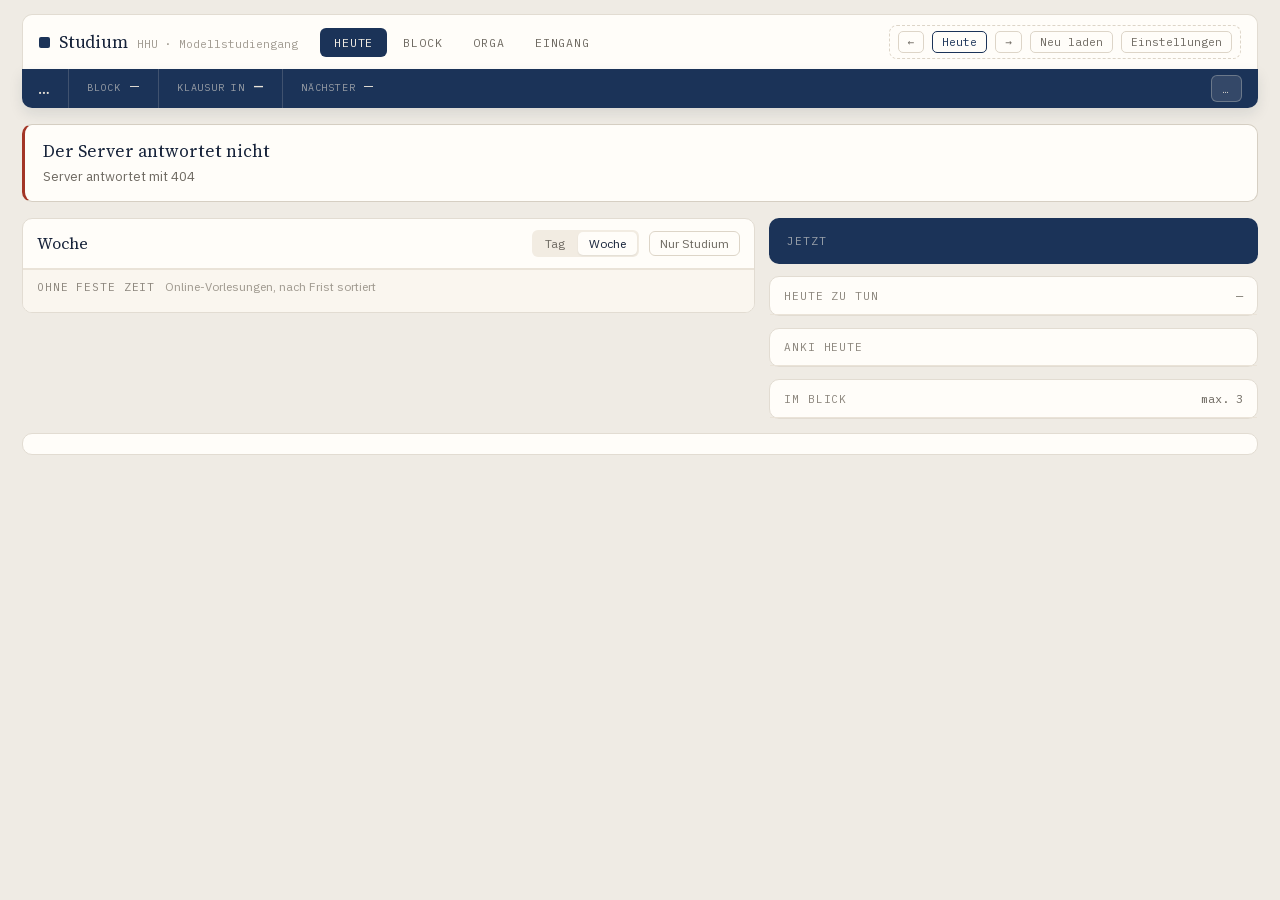
==== commit f1cdc36c: "Fach-Overlay, Punktekonto und Seite Einstellungen Klick auf eine Fachkachel oeffnet das Fach: Lernst" ====
--- a/medizin_studium/web/index.html
+++ b/medizin_studium/web/index.html
@@ -28,6 +28,7 @@
         <button id="wocheHeute" class="heute-zurueck">Heute</button>
         <button id="wocheVor" title="Woche vor">→</button>
         <button id="neuLaden" title="Vault neu einlesen">Neu laden</button>
+        <button data-seite="einstellungen">Einstellungen</button>
       </div>
     </div>
 
@@ -193,6 +194,16 @@
     </section>
   </div><!-- /seiteOrga -->
 
+  <div id="seiteEinstellungen" hidden>
+    <section class="karte polster">
+      <div class="karte-titel">Einstellungen</div>
+      <p class="karte-notiz-lang breit">Nur Anzeige. Geändert wird in
+        <code id="konfigPfad">app-config.json</code> — dieselbe Datei lesen auch Jarvis
+        und die anderen Apps. Ein zweiter Weg dorthin wäre eine zweite Wahrheit.</p>
+    </section>
+    <div id="einstellungenInhalt"></div>
+  </div><!-- /seiteEinstellungen -->
+
   <div id="seiteEingang" hidden>
     <section class="karte polster">
       <div class="karte-titel">Eingang</div>
@@ -203,6 +214,17 @@
   </div><!-- /seiteEingang -->
 </div>
 
+<dialog id="overlay">
+  <div class="ov-kopf">
+    <span class="strich" id="ovStrich"></span>
+    <span class="ov-titel" id="ovTitel">…</span>
+    <span class="karte-notiz-lang" id="ovUnter"></span>
+    <div class="dehnen"></div>
+    <button class="ov-zu" id="ovZu">Esc · schließen</button>
+  </div>
+  <div class="ov-koerper" id="ovKoerper"></div>
+</dialog>
+
 <script src="./app.js"></script>
 </body>
 </html>
--- a/medizin_studium/web/stil.css
+++ b/medizin_studium/web/stil.css
@@ -505,6 +505,87 @@
 .eingang-leer b { font-family: var(--serif); font-size: 20px; font-weight: 400; }
 .eingang-leer p { font-size: 13.5px; color: var(--grau); margin: 7px auto 0; line-height: 1.5; max-width: 60ch; }
 
+/* ------------------------------------------------------------- Overlay --- */
+/* <dialog> statt eines eigenen Aufbaus: Fokusfang, Esc und die Sperre des
+   Hintergrunds kommen vom Browser und funktionieren mit Tastatur. */
+#overlay {
+  width: min(1180px, calc(100vw - 40px));
+  max-height: calc(100vh - 60px);
+  padding: 0; border: 1px solid var(--linie); border-radius: 12px;
+  background: var(--karte); color: var(--tinte);
+  box-shadow: 0 30px 70px rgba(23, 35, 58, .28);
+  overflow: auto;
+}
+#overlay::backdrop { background: rgba(23, 28, 40, .42); backdrop-filter: blur(2px); }
+
+.ov-kopf {
+  position: sticky; top: 0; z-index: 5; background: var(--karte);
+  border-bottom: 1px solid var(--linie-hell);
+  display: flex; align-items: center; gap: 14px; padding: 14px 20px;
+}
+.ov-titel { font-family: var(--serif); font-size: 20px; }
+.ov-zu {
+  background: var(--linie-zart); border: 1px solid var(--linie); border-radius: 6px;
+  padding: 5px 11px; font-size: 11.5px; font-family: var(--mono); color: var(--grau);
+}
+.ov-koerper { padding: 18px 20px 24px; display: flex; flex-direction: column; gap: 14px; }
+
+.ov-reihe { display: flex; gap: 10px; flex-wrap: wrap; align-items: center; }
+.ov-drei { display: grid; grid-template-columns: 1.35fr 1fr 1fr; gap: 12px; }
+.ov-zwei { display: grid; grid-template-columns: 1.4fr 1fr; gap: 12px; align-items: start; }
+.ov-kasten { background: var(--kachel); border: 1px solid var(--linie); border-radius: 9px; padding: 13px 15px; }
+.ov-kasten.dunkel { background: var(--navy); color: #f0ebe1; border-color: var(--navy); }
+.ov-kasten.warm { background: #f7f3ec; }
+.ov-kasten .marke { font-size: 11px; font-family: var(--mono); letter-spacing: .08em; color: var(--grau-hell); }
+.ov-kasten.dunkel .marke { color: inherit; opacity: .7; }
+.ov-gross { font-family: var(--serif); font-size: 38px; line-height: 1; }
+.ov-mitzeile { display: flex; align-items: baseline; gap: 8px; margin-top: 9px; }
+.ov-mitzeile span { font-size: 12.5px; line-height: 1.35; }
+.ov-satz { font-size: 12.5px; margin-top: 9px; line-height: 1.45; color: var(--grau); }
+.ov-kasten.dunkel .ov-satz { color: inherit; opacity: .85; }
+
+.stufensaeulen { display: flex; gap: 6px; margin-top: 11px; }
+.stufensaeule { flex: 1; }
+.stufensaeule .spur { height: 44px; background: var(--linie); border-radius: 4px; display: flex; align-items: flex-end; overflow: hidden; }
+.stufensaeule .fuell { width: 100%; background: var(--navy); border-radius: 0 0 4px 4px; }
+.stufensaeule .name { font-size: 11px; margin-top: 6px; }
+.stufensaeule.optional .name { color: var(--grau-hell); font-style: italic; }
+.stufensaeule .wert { font-size: 12.5px; font-family: var(--mono); margin-top: 1px; }
+
+.themenliste { background: var(--kachel); border: 1px solid var(--linie); border-radius: 9px; }
+.themenzeile { display: flex; align-items: center; gap: 12px; padding: 9px 14px; border-bottom: 1px solid var(--linie-zart); }
+.themenzeile:last-child { border-bottom: none; }
+.themenzeile .titel { font-size: 13px; flex: 1; min-width: 0; }
+.themenzeile .stand { font-size: 11px; font-family: var(--mono); min-width: 96px; text-align: right; color: var(--grau-hell); }
+.themenzeile .stand.spaet { color: var(--rot); }
+.stufenpunkte { display: flex; gap: 3px; }
+.stufenpunkt {
+  width: 17px; height: 17px; border-radius: 4px; font-size: 9.5px;
+  font-family: var(--mono); display: flex; align-items: center; justify-content: center;
+  background: var(--linie); color: var(--grau-hell);
+}
+.stufenpunkt.da { background: var(--navy); color: #f2ede3; }
+
+.materialzeile { display: flex; align-items: center; gap: 8px; font-size: 12.5px; padding: 3px 0; }
+.materialzeile .typ {
+  font-size: 10px; font-family: var(--mono); color: var(--grau-hell);
+  background: var(--linie-zart); border-radius: 3px; padding: 1px 5px;
+}
+.materialzeile .name { flex: 1; overflow: hidden; text-overflow: ellipsis; white-space: nowrap; }
+
+.punktezeile { display: flex; align-items: baseline; gap: 10px; padding: 7px 0; border-bottom: 1px solid var(--linie-zart); }
+.punktezeile:last-child { border-bottom: none; }
+.punktezeile .block { font-family: var(--mono); font-size: 12px; color: var(--grau-hell); min-width: 52px; }
+.punktezeile .wert { margin-left: auto; font-family: var(--mono); font-size: 12.5px; }
+.punktezeile .wert.offen { color: var(--grau-hell); }
+
+.fachwechsel { display: flex; gap: 5px; flex-wrap: wrap; padding-top: 2px; }
+.fachwechsel button {
+  background: var(--kachel); border: 1px solid var(--linie); border-radius: 6px;
+  padding: 5px 10px; font-size: 12px; color: var(--grau);
+}
+.fachwechsel button[aria-current="true"] { background: var(--navy); border-color: var(--navy); color: #f2ede3; }
+
 /* -------------------------------------------------------------- Sonstiges --- */
 .meldung {
   background: var(--karte); border: 1px solid #d6cfc3; border-left: 3px solid var(--braun);
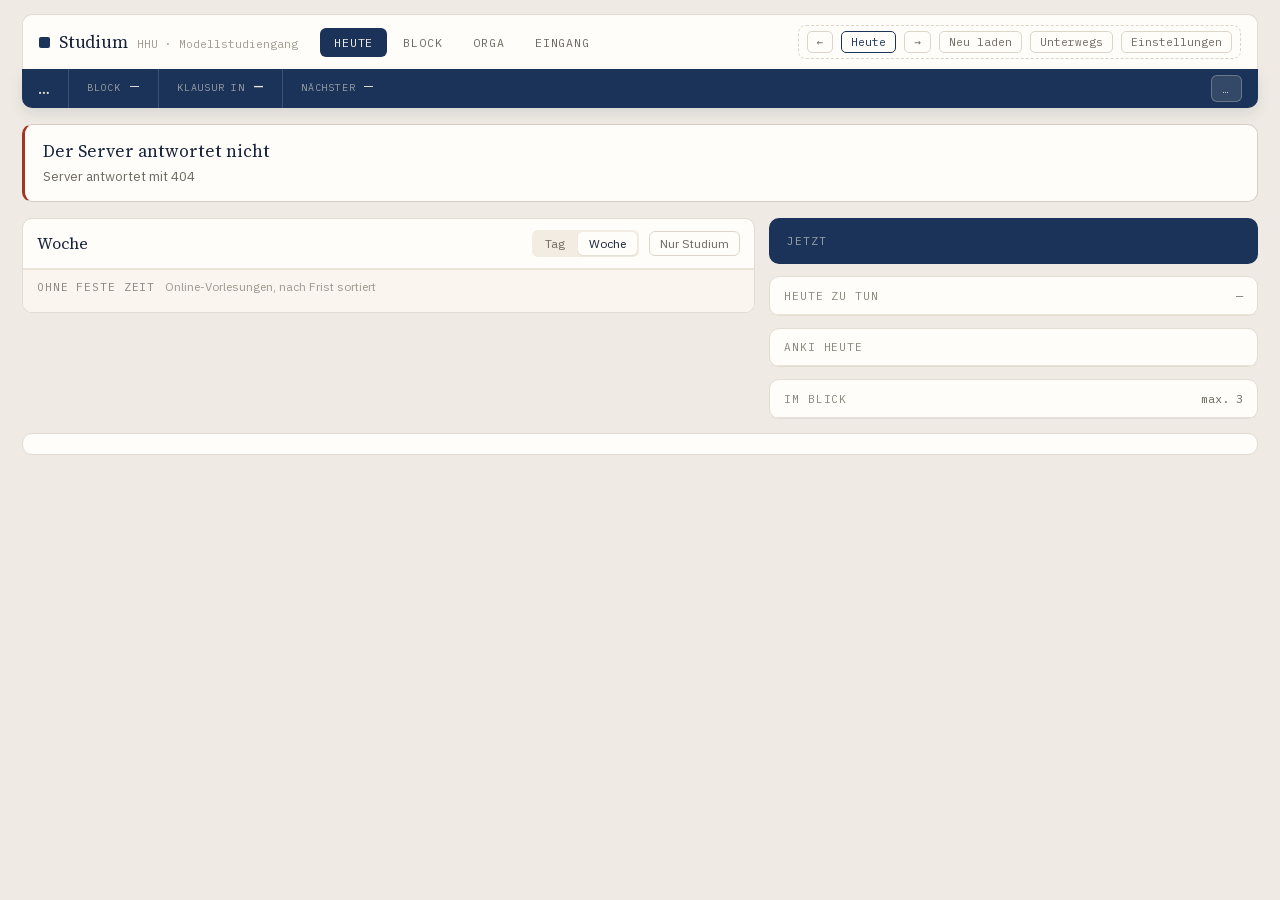
==== commit a24a2a1c: "Mobilansicht und Schnappschuss — eine Erzeugung, zwei Wege Was auf dem Telefon steht und was hochgel" ====
--- a/medizin_studium/web/index.html
+++ b/medizin_studium/web/index.html
@@ -28,6 +28,8 @@
         <button id="wocheHeute" class="heute-zurueck">Heute</button>
         <button id="wocheVor" title="Woche vor">→</button>
         <button id="neuLaden" title="Vault neu einlesen">Neu laden</button>
+        <a class="knopflink" href="/mobil" target="_blank" rel="noopener"
+           title="Was unterwegs zu sehen wäre — ohne Ergebnisse und Fehltage">Unterwegs</a>
         <button data-seite="einstellungen">Einstellungen</button>
       </div>
     </div>
--- a/medizin_studium/web/stil.css
+++ b/medizin_studium/web/stil.css
@@ -85,7 +85,11 @@
   border: 1px solid var(--rand); background: var(--karte); border-radius: 5px;
   padding: 3px 9px; font-size: 11px; font-family: var(--mono); color: var(--grau);
 }
-.werkzeuge button:hover { background: #f7f1e7; }
+.werkzeuge button:hover, .werkzeuge .knopflink:hover { background: #f7f1e7; }
+.werkzeuge .knopflink {
+  border: 1px solid var(--rand); background: var(--karte); border-radius: 5px;
+  padding: 3px 9px; font-size: 11px; font-family: var(--mono); color: var(--grau);
+}
 .werkzeuge .heute-zurueck { color: var(--navy); border-color: var(--navy); }
 
 /* Statusband */
